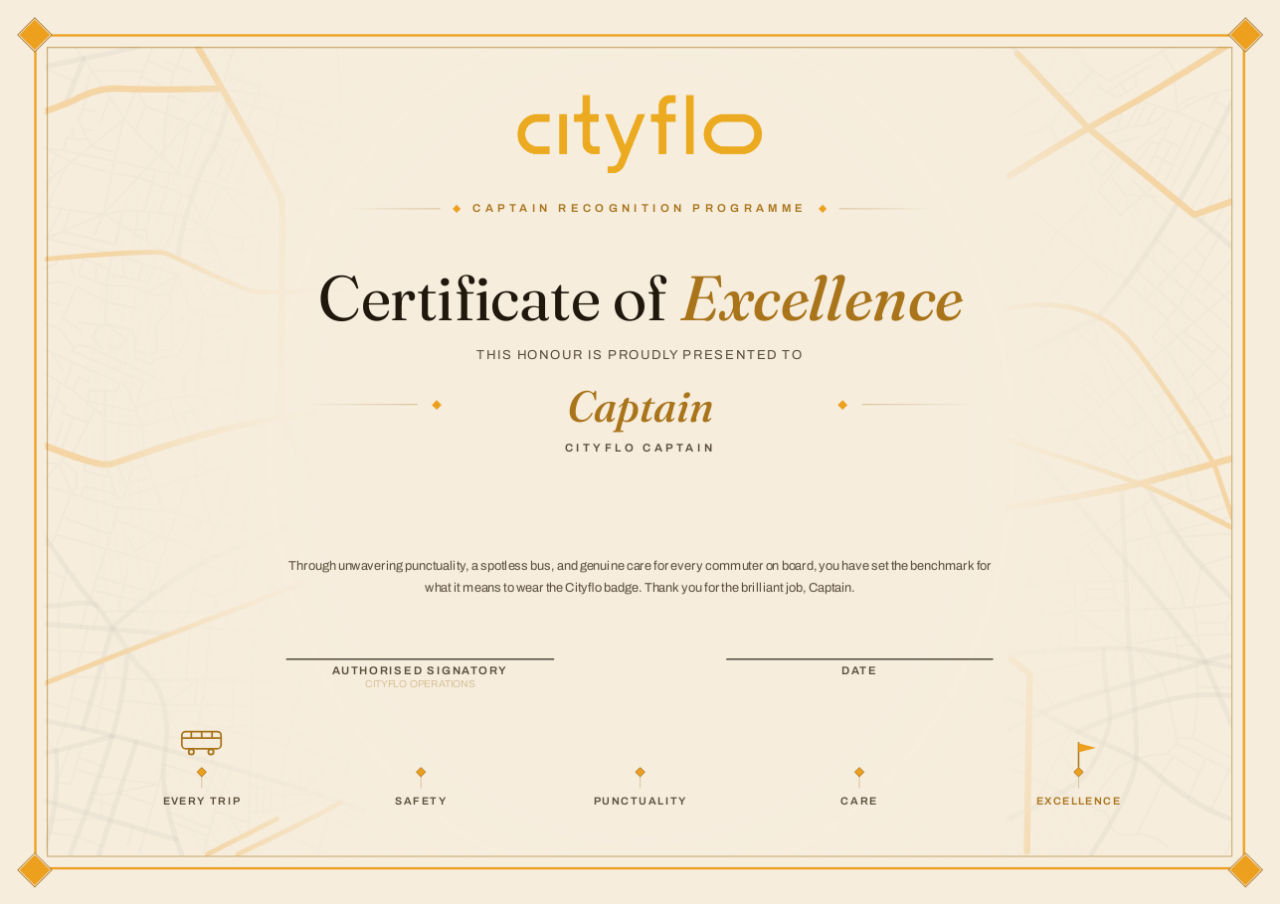
==== test/compare.html @ f66d6a9d "Add captain certificate engine Browser-only tool: upload a CSV of captains, get one Certificate of E" ====
<!DOCTYPE html><meta charset="utf-8">
<style>html,body{margin:0;background:#fff}#out{display:block;width:100%}</style>
<img id="out">
<script type="module">
import {buildCertificateSVG, rasterise, ensureFonts} from '../js/certificate.js';
await ensureFonts();
const q = new URLSearchParams(location.search);
const W = Number(q.get("w") || 1287);
const svg = buildCertificateSVG({
  name: q.get('name') ?? '',
  tag: q.get('tag') ?? '',
  achievement: q.get('achv') ?? '',
  date: q.get('date') ?? '',
  placeholders: q.get('ph') === '1',
});
const c = await rasterise(svg, W/841.92);
document.getElementById('out').src = c.toDataURL('image/png');
document.title = 'ready';
</script>
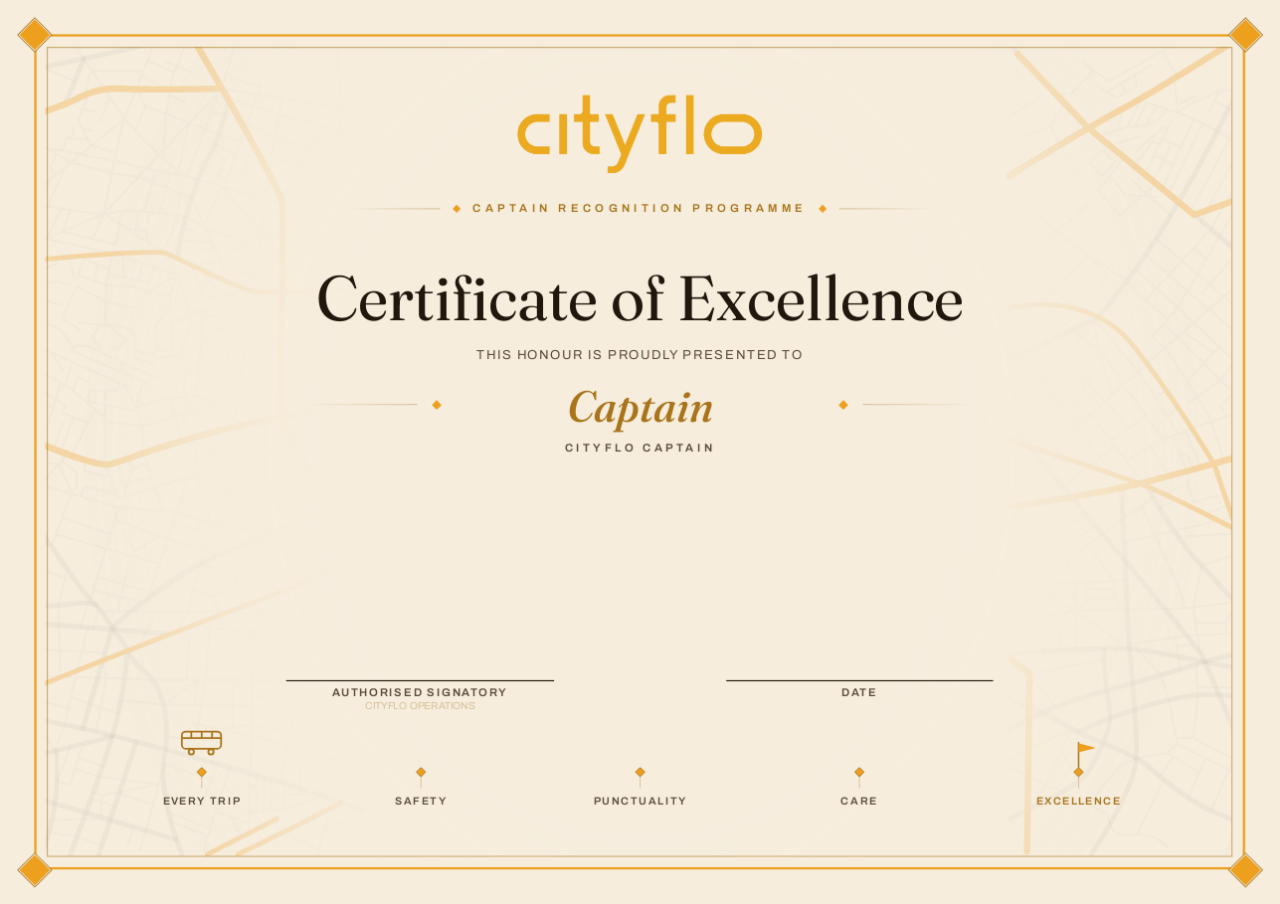
==== commit bd905611: "Set the title in ink, and date the award Three requested changes to the printed sheet:  "Excellence"" ====
--- a/test/compare.html
+++ b/test/compare.html
@@ -11,6 +11,7 @@
   tag: q.get('tag') ?? '',
   achievement: q.get('achv') ?? '',
   date: q.get('date') ?? '',
+  period: q.get('period') ?? '',
   placeholders: q.get('ph') === '1',
 });
 const c = await rasterise(svg, W/841.92);
